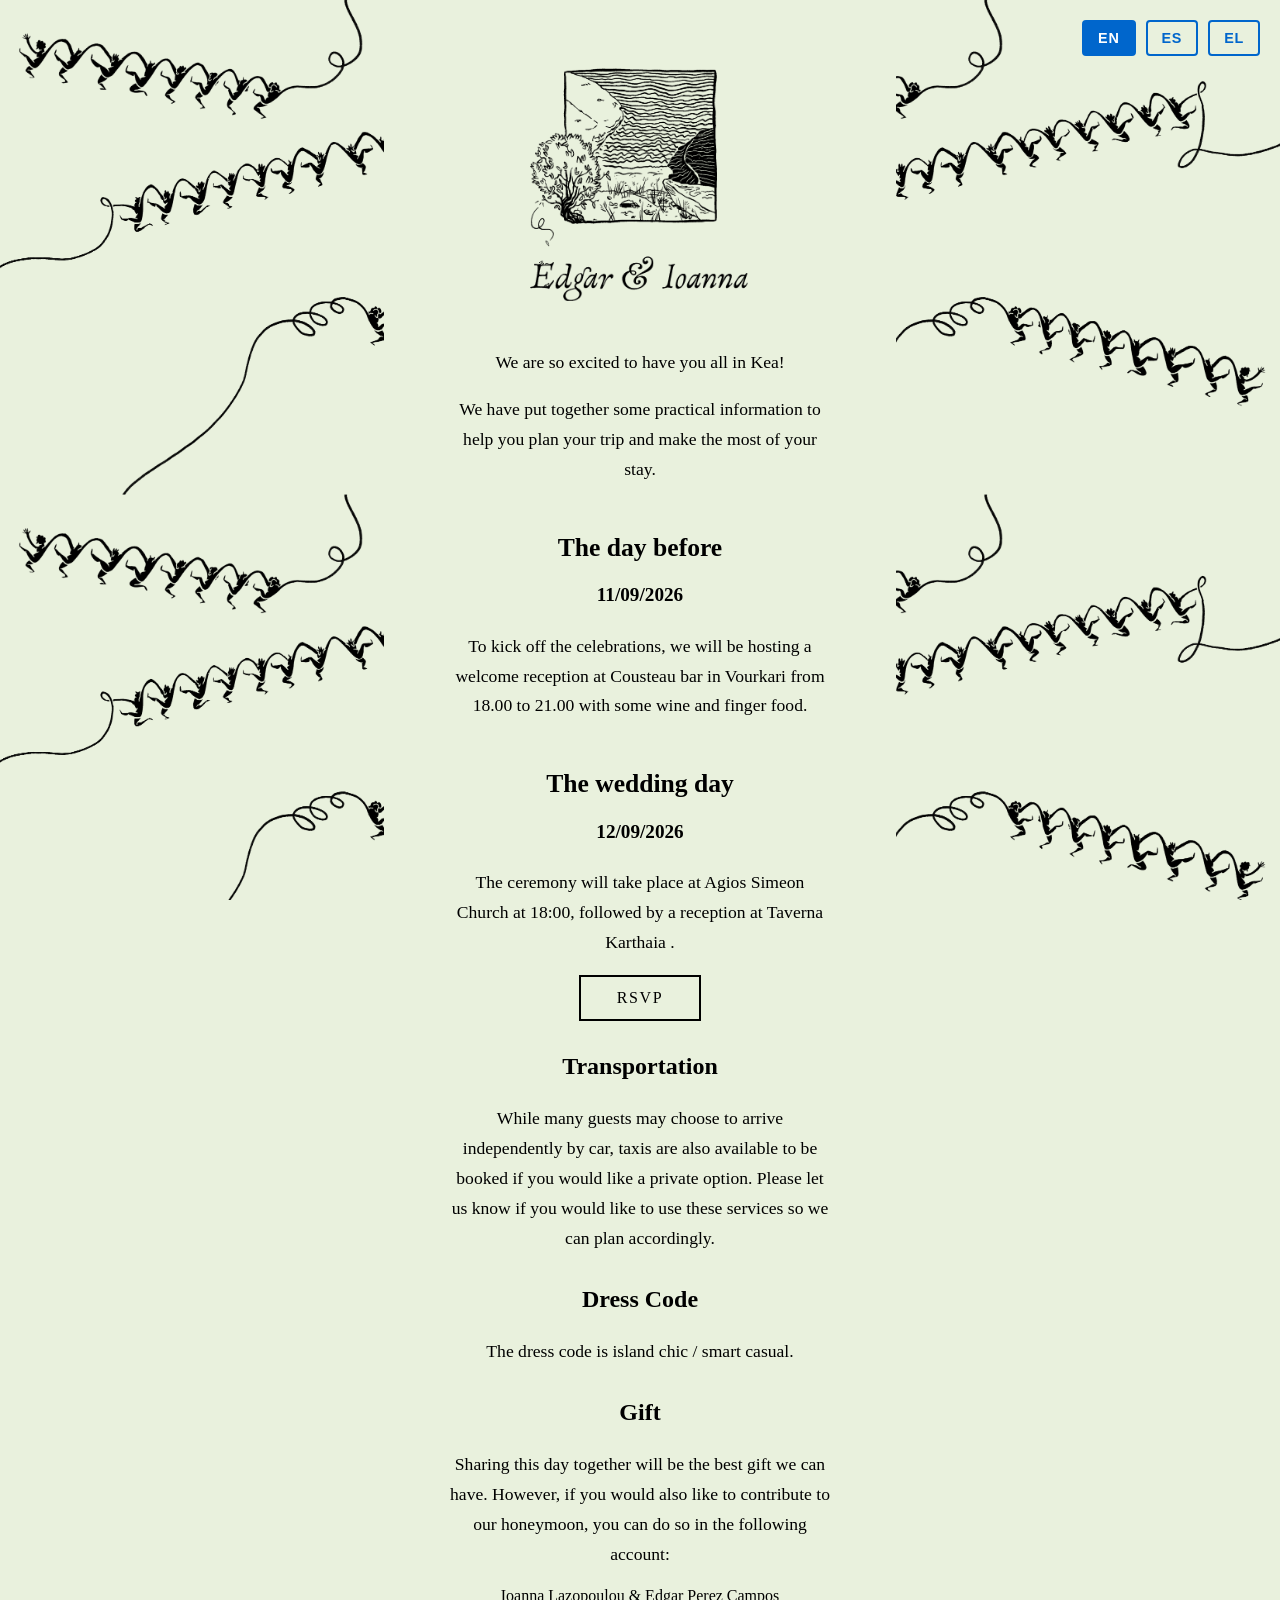
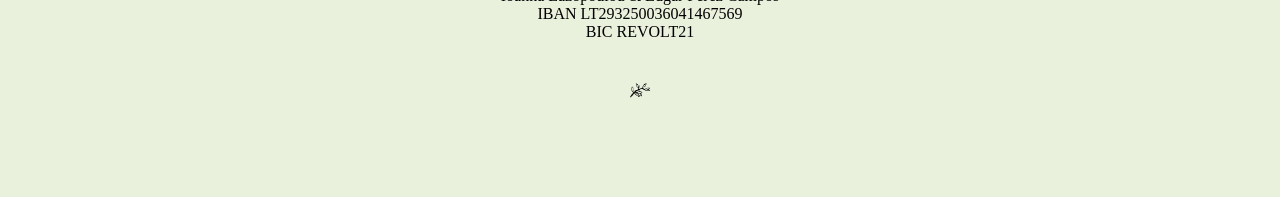
==== index.html @ 282b165d "Actualizacion formato" ====
<!DOCTYPE html>
<html lang="en">
<head>
    <meta charset="UTF-8">
    <meta name="viewport" content="width=device-width, initial-scale=1.0">
    <title>Edgar & Ioanna</title>

    <link rel="stylesheet" href="styles/style.css">
    <script src="js/translations.js"></script>
    <script defer>
window.addEventListener("scroll", function () {

    const scrollPosition = window.scrollY + window.innerHeight;
    const pageHeight = document.documentElement.scrollHeight;

    const button = document.querySelector(".popup-button");

    if (scrollPosition >= pageHeight - 10) {
        button.classList.add("show");
    } else {
        button.classList.remove("show");
    }

});
    </script>
</head>
<body>
    <div class="lang-switcher">
        <button class="lang-btn active" data-lang="en" onclick="setLanguage('en')">EN</button>
        <button class="lang-btn" data-lang="es" onclick="setLanguage('es')">ES</button>
        <button class="lang-btn" data-lang="el" onclick="setLanguage('el')">EL</button>
    </div>

    <header class="mobile-header">
        <img src="assets/banner.png" alt="Banner">
    </header>

    <main class="container">
        <section class="hero">

            <img src="assets/header.png" alt="Header Image" class="header-image">

            <p data-i18n="excitedMessage">We are so excited to have you all in Kea! 
            <br><br>
            </p>
            <p data-i18n="practicalInfo">We have put together some practical information to help you plan your trip and make the most of your stay.
            </p>
            <div class="title-row">
                <h2 data-i18n="theDayBefore">The day before</h2>
                <h4 class="date">11/09/2026</h4>
            </div>
            <p>
                <span data-i18n="welcomeReceptionBefore">To kick off the celebrations, we will be hosting a welcome reception at</span>
                <a href="https://maps.app.goo.gl/KAAcCJfEGHhrzFNV6" target="_blank">Cousteau bar</a>
                <span data-i18n="welcomeReceptionAfter">in Vourkari from 18.00 to 21.00 with some wine and finger food.</span>
            </p>
            <div class="title-row">
                <h2 data-i18n="theWeddingDay">The wedding day</h2>
                <h4 class="date">12/09/2026</h4>
            </div>
            <p>
                <span data-i18n="ceremonyBefore">The ceremony will take place at</span>
                <a href="https://maps.app.goo.gl/FJZuu7cGDLbFJPAe7" target="_blank">Agios Simeon Church</a>
                <span data-i18n="ceremonyMiddle">at 18:00, followed by a reception at</span>
                <a href="https://maps.app.goo.gl/28tjYnQZ8JRuFXi78" target="_blank">Taverna Karthaia</a>
                <span data-i18n="ceremonyAfter">.</span>
            </p>

            <div class="button-container">
                <a href="https://forms.gle/uqE9yWULnbHLfWgb8" class="rsvp-button" data-i18n="rsvp" target="_blank">RSVP</a>
            </div>

            <h3 data-i18n="transportation">Transportation</h3>
            <p data-i18n="transportationDesc">
                While many guests may choose to arrive independently by car, taxis are also available to be booked if you would like a private option. Please let us know if you would like to use these services so we can plan accordingly.
            </p>
            <h3 data-i18n="dressCode">Dress Code</h3>
            <p data-i18n="dressCodeDesc">
                The dress code is island chic / smart casual.
            </p>
            <h3 data-i18n="gift">Gift</h3>
            <p data-i18n="giftDesc">
                Sharing this day together will be the best gift we can have. However, if you would also like to contribute to our honeymoon, you can do so in the following account:
                <br>
                <div class="wedding-gift">
                <span data-i18n="giftNames">Ioanna Lazopoulou & Edgar Perez Campos</span>
                <br>
                <span data-i18n="giftIban">IBAN LT293250036041467569</span>
                <br>
                <span data-i18n="giftBic">BIC REVOLT21</span>
                </div>
            </p>

            <img src="assets/footer.png" alt="Footer Image" class="footer-image">
        </section>

        <div class="popup-button">
            <a href="practical.html" data-i18n="planYourTrip">
                Plan your trip!
            </a>
        </div>
    </main>
    <div class="page-overlay"></div>
</body>
</html>
---- styles/style.css ----
:root {
    --main-color:#06c;
    --background-color:rgb(233, 241, 221);
}

body {
    background: var(--background-color);
    font-family: "Georgia", "Times New Roman", Times, serif;
    margin: 0;
}

a {
    color: black;
    text-decoration: none;
}

a:hover {
    text-decoration: underline;
    text-decoration-style: wavy;
}


.container {
    display: grid;
    grid-template-columns: 30% 40% 30%;
    min-height: 100vh;
    width: 100%;
    text-align: center;
}

.mobile-header {
    display: none;
}

.header-image {
    width: 70%;
    height: auto;
    display: block;
    margin: 0 auto 2rem auto;
}

.footer-image {
    width: 30%;
    height: auto;
    display: block;
    margin: 0 auto 2rem auto;
}

.hero {
    grid-column: 2;
    background-color: var(--background-color);
    padding: 5vh 5vw;
}

.hero h1 {
    font-size: 3rem;
}

p {
  font-size: 1.1rem;
}

.hero p,
.info-section p {
    text-align: center;
    line-height: 1.7;
}

.info-section {
    margin-bottom: 2.5rem;
}

.info-section ul {
    display: inline-block;
    text-align: left;
    line-height: 1.7;
    margin: 0 auto;
}

.island-grid {
    display: grid;
    grid-template-columns: minmax(90px, auto) 1fr;
    gap: 0.6rem 1.25rem;
    text-align: left;
    width: 100%;
    max-width: 720px;
    margin: 0 auto;
    align-items: start;
}

.island-name {
    font-weight: bold;
    white-space: nowrap;
    font-size: 1rem;
    line-height: 1.6;
}

.island-grid > span:last-child,
.island-grid > span:nth-child(2n) {
    font-size: 1rem;
    line-height: 1.6;
}


.popup-button {
    position: fixed;
    bottom: 30px;
    left: 50%;
    transform: translateX(-50%) scale(0.8);
    opacity: 0;
    pointer-events: none;

    transition: 0.3s ease;

    display: inline-block;
    padding: 14px 32px;
    border-radius: 0; /* keeps it sharp */

    border: 2px solid;
    background: transparent;
    text-decoration: none;
    letter-spacing: 0.1em;
    text-transform: uppercase;

}

/* when visible */
.popup-button.show {
    opacity: 1;
    transform: translateX(-50%) scale(1);
    pointer-events: auto;
}

.title-row {
    display: block;
    gap: 1rem;
    width: 100%;
    margin-top: 3rem;
    margin-bottom: 1rem;
}

.hero h2 {
    font-size: 1.6rem;
}

.hero h3 {
    font-size: 1.5rem;
    margin-top: 2rem;
}

.title {
    flex: 1;
    margin: 0;
}

.date {
    flex-shrink: 0;
    margin-top: 0;
    white-space: nowrap;
    padding-top: 0;
    font-size: 1.2rem;
    
}

.wedding-gift {
    display: block;
    gap: 1rem;
    width: 100%;
    margin-bottom: 1rem;
}

.remark-left-border {
    border-left: 2px solid #000000;
    padding-left: 15px;
    margin: 20px 0;
    font-style: italic;
    color: #000000;
}

.remark-box {
    border: 1px solid #000000;
    padding: 20px;
    margin: 25px 0;
    border-radius: 4px;
    background-color: rgba(0, 0, 0, 0.02);
}

.remark-box h4 {
    margin-top: 0;
    margin-bottom: 10px;
    font-family: inherit;
    font-weight: bold;
    color: #000000;
}

.page-overlay {
    position: fixed;
    inset: 0;

    background-color:  var(--background-color);
    background-image: url("../assets/senyors.png");
    background-size: 50%;   /* smaller image */
    opacity: 1;

    pointer-events: none;
    z-index: -1;
}

.rsvp-button {
    display: inline-block;
    padding: 12px 36px;
    border: 2px solid;
    background: transparent;
    text-decoration: none;
    letter-spacing: 0.1em;
    text-transform: uppercase;
    transition: all 0.3s ease;
}

/* Language Switcher */
.lang-switcher {
    position: fixed;
    top: 20px;
    right: 20px;
    display: flex;
    gap: 10px;
    z-index: 1000;
}

.lang-btn {
    padding: 8px 14px;
    border: 2px solid var(--main-color);
    background: transparent;
    color: var(--main-color);
    cursor: pointer;
    font-size: 0.9rem;
    font-weight: bold;
    letter-spacing: 0.05em;
    transition: all 0.3s ease;
    border-radius: 4px;
}

.lang-btn:hover {
    background-color: var(--main-color);
    color: white;
}

.lang-btn.active {
    background-color: var(--main-color);
    color: white;
}



@media (orientation: portrait) {

    .mobile-header {
        background-color: var(--background-color);
        display: block;
        height: 8vh;
        text-align: center;
    }

    .mobile-header img {
        width: 100%;
        height: auto;
        display: block;
    }
    .container {
        grid-template-columns: 1fr;
    }
    .hero {
       grid-column: 1;
       padding: 3vh 5vw;

    }

    .header-image {
        width: 70%;
    }

    .footer-image {
        width: 60%;
    }

    .lang-switcher {
        top: 10px;
        right: 10px;
        gap: 5px;
    }

    .lang-btn {
        padding: 6px 10px;
        font-size: 0.8rem;
    }
}
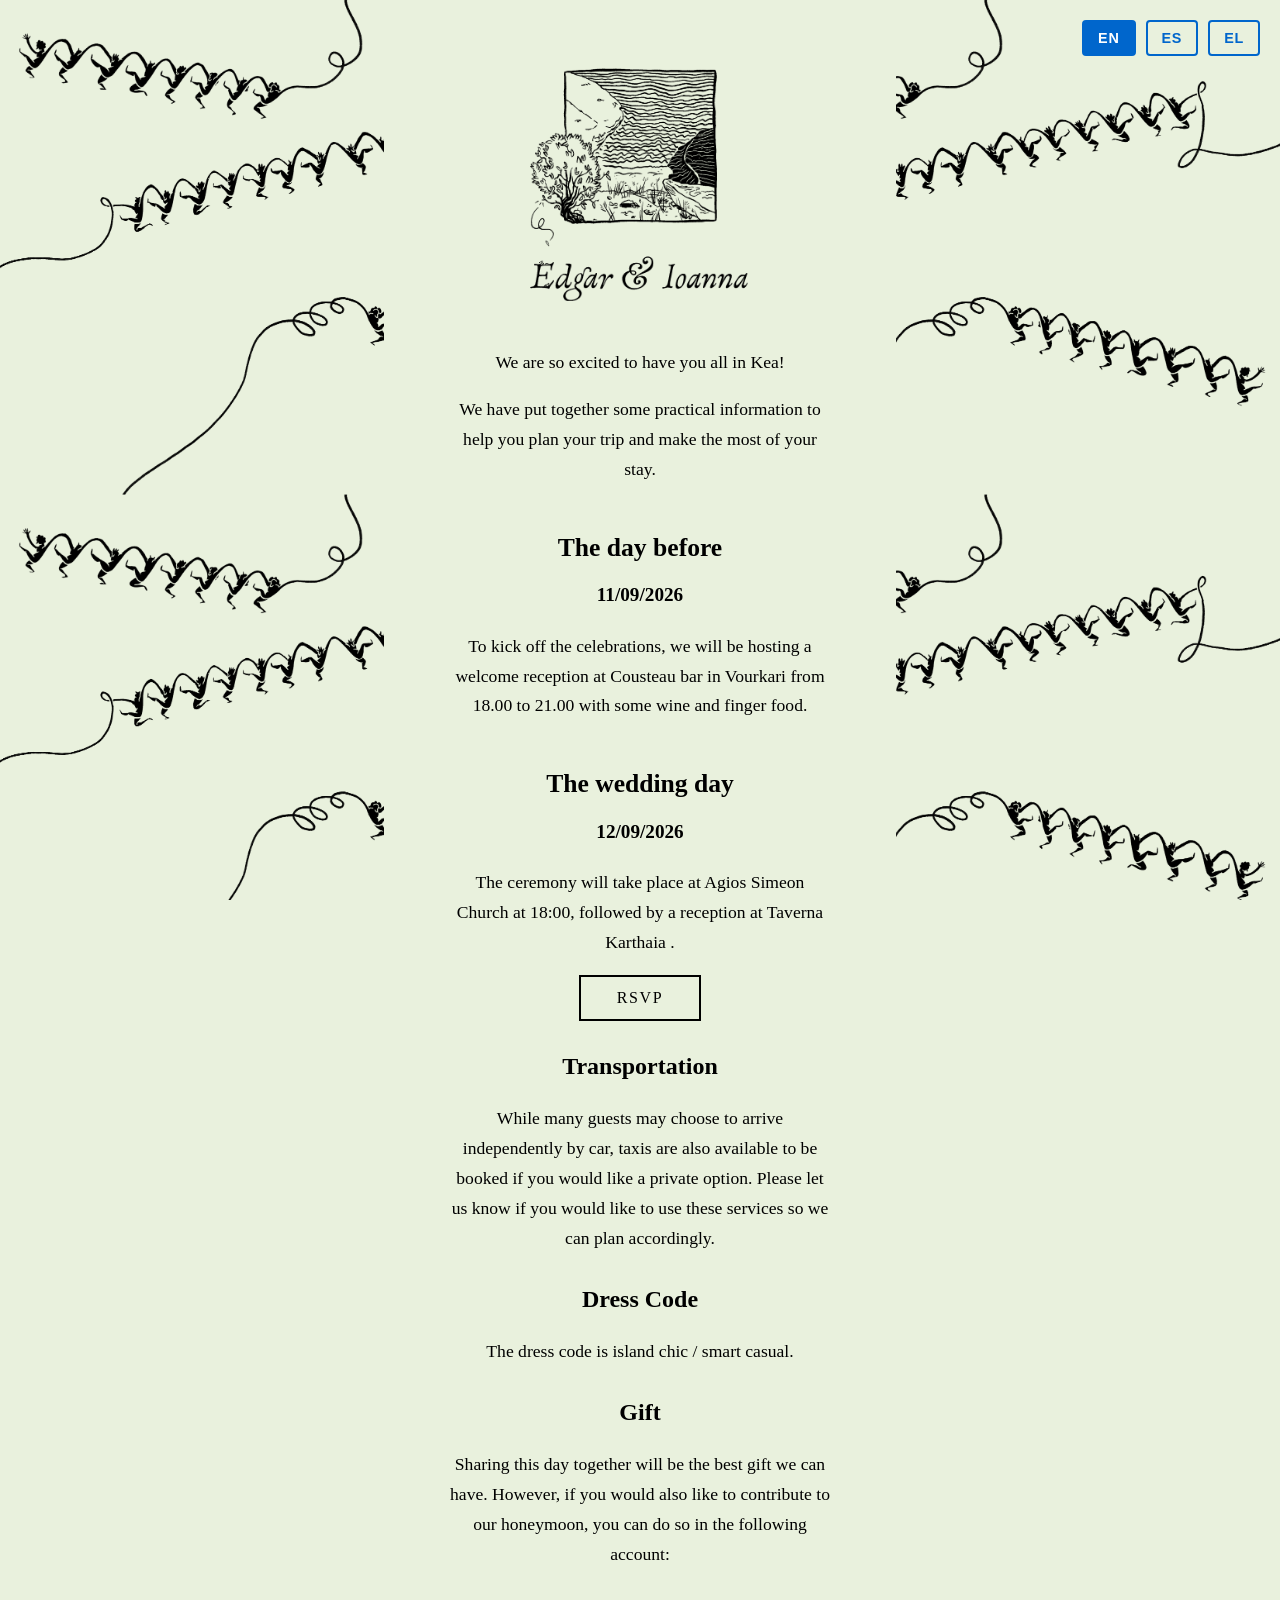
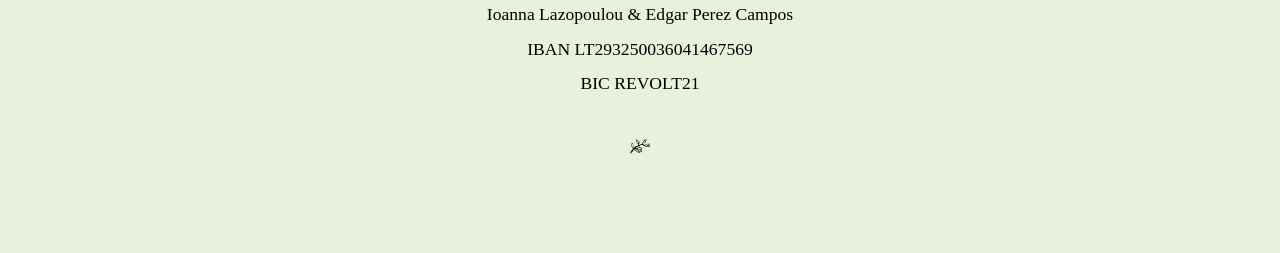
==== commit 635c8051: "minor updates" ====
--- a/index.html
+++ b/index.html
@@ -81,15 +81,12 @@
             <h3 data-i18n="gift">Gift</h3>
             <p data-i18n="giftDesc">
                 Sharing this day together will be the best gift we can have. However, if you would also like to contribute to our honeymoon, you can do so in the following account:
-                <br>
-                <div class="wedding-gift">
-                <span data-i18n="giftNames">Ioanna Lazopoulou & Edgar Perez Campos</span>
-                <br>
-                <span data-i18n="giftIban">IBAN LT293250036041467569</span>
-                <br>
-                <span data-i18n="giftBic">BIC REVOLT21</span>
-                </div>
             </p>
+            <div class="wedding-gift">
+                <p><span data-i18n="giftNames">Ioanna Lazopoulou & Edgar Perez Campos</span></p>
+                <p><span data-i18n="giftIban">IBAN LT293250036041467569</span></p>
+                <p><span data-i18n="giftBic">BIC REVOLT21</span></p>
+            </div>
 
             <img src="assets/footer.png" alt="Footer Image" class="footer-image">
         </section>
--- a/styles/style.css
+++ b/styles/style.css
@@ -164,9 +164,15 @@
 
 .wedding-gift {
     display: block;
-    gap: 1rem;
     width: 100%;
-    margin-bottom: 1rem;
+    margin: 0 0 1rem 0;
+    padding-top: 0.5rem;
+}
+
+.wedding-gift p {
+    margin: 0.3rem 0;
+    font-size: 1.1rem;
+    line-height: 1.7;
 }
 
 .remark-left-border {
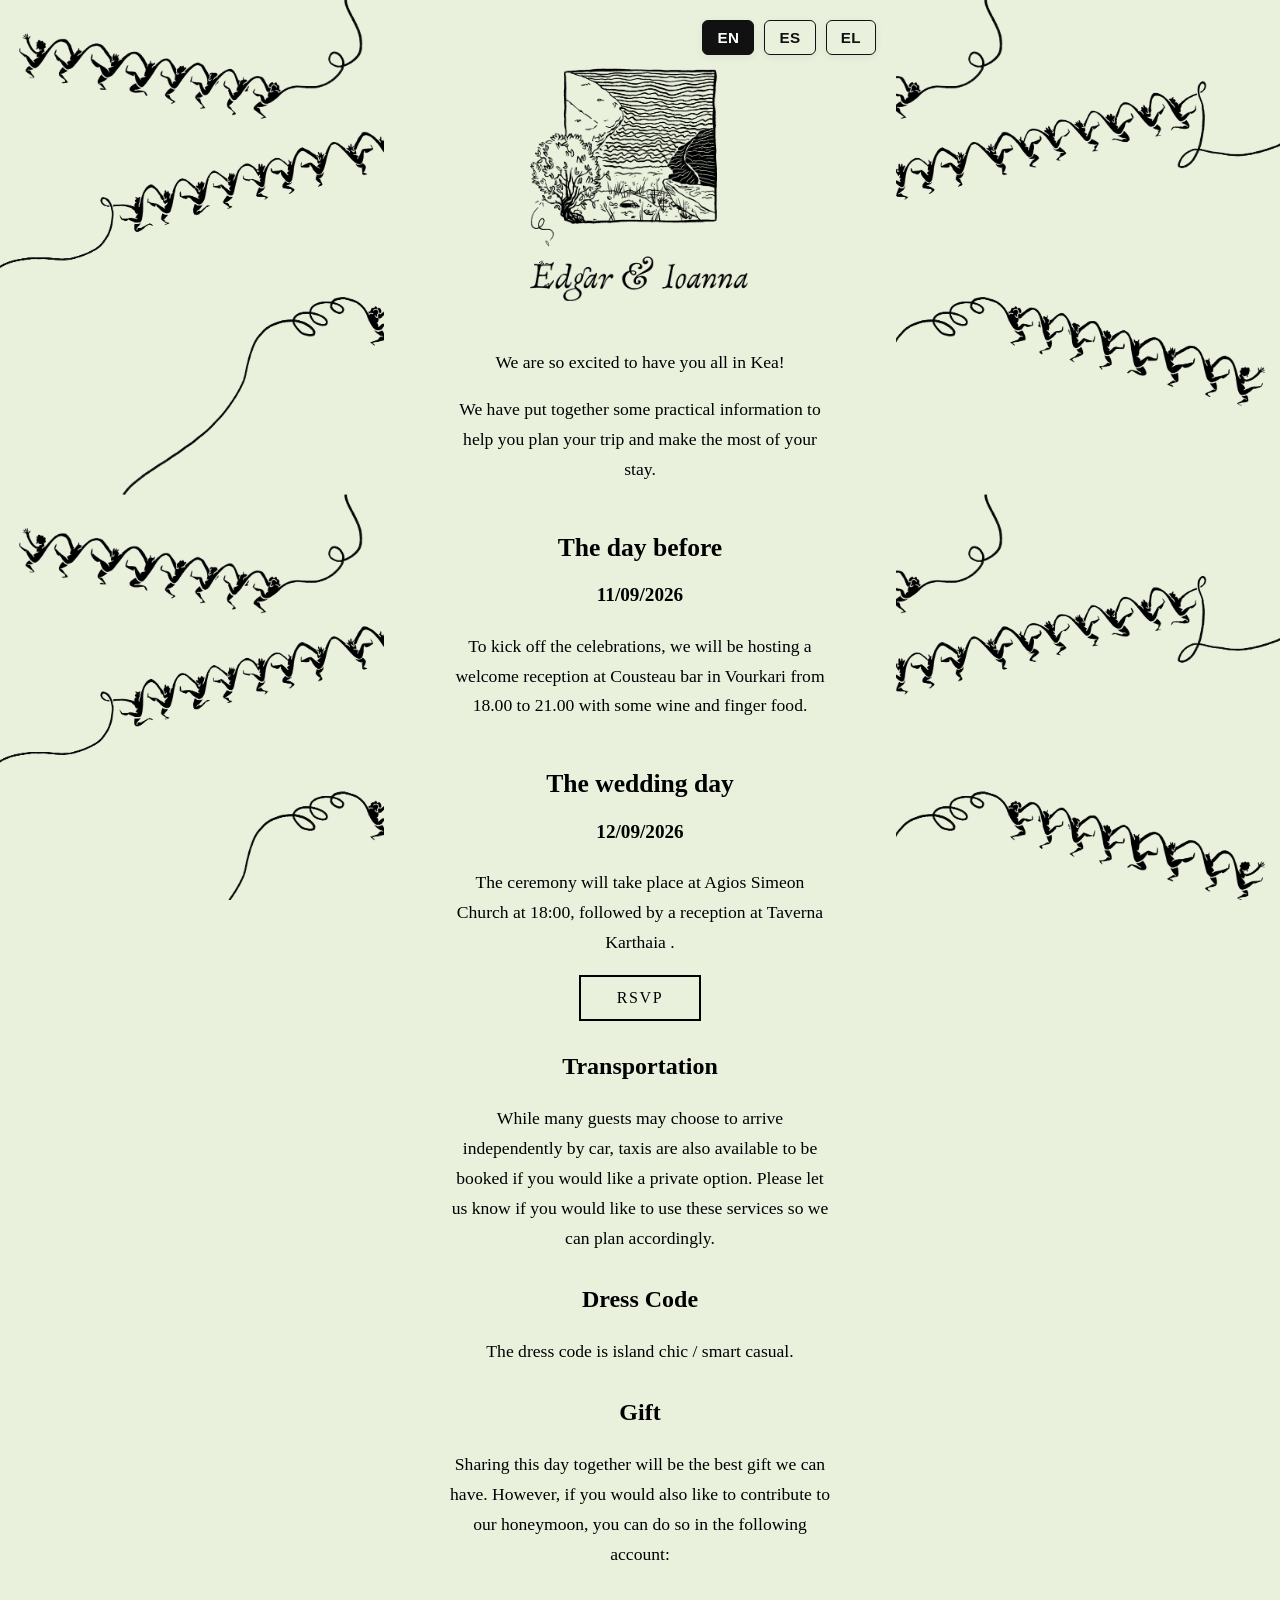
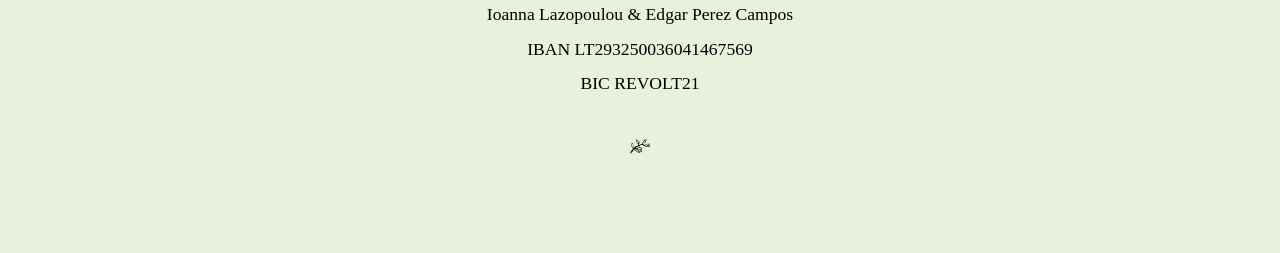
==== commit d20104ea: "Mobile fitting" ====
--- a/index.html
+++ b/index.html
@@ -25,18 +25,17 @@
     </script>
 </head>
 <body>
-    <div class="lang-switcher">
-        <button class="lang-btn active" data-lang="en" onclick="setLanguage('en')">EN</button>
-        <button class="lang-btn" data-lang="es" onclick="setLanguage('es')">ES</button>
-        <button class="lang-btn" data-lang="el" onclick="setLanguage('el')">EL</button>
-    </div>
-
     <header class="mobile-header">
         <img src="assets/banner.png" alt="Banner">
     </header>
 
     <main class="container">
         <section class="hero">
+            <div class="lang-switcher">
+                <button class="lang-btn active" data-lang="en" onclick="setLanguage('en')">EN</button>
+                <button class="lang-btn" data-lang="es" onclick="setLanguage('es')">ES</button>
+                <button class="lang-btn" data-lang="el" onclick="setLanguage('el')">EL</button>
+            </div>
 
             <img src="assets/header.png" alt="Header Image" class="header-image">
 
--- a/styles/style.css
+++ b/styles/style.css
@@ -224,36 +224,55 @@
 }
 
 /* Language Switcher */
+.hero {
+    position: relative;
+}
+
 .lang-switcher {
-    position: fixed;
+    position: absolute;
     top: 20px;
     right: 20px;
     display: flex;
     gap: 10px;
-    z-index: 1000;
+    z-index: 10;
+    flex-wrap: wrap;
 }
 
 .lang-btn {
     padding: 8px 14px;
-    border: 2px solid var(--main-color);
+    border: 1px solid #111111;
     background: transparent;
-    color: var(--main-color);
+    color: #111111;
     cursor: pointer;
-    font-size: 0.9rem;
-    font-weight: bold;
-    letter-spacing: 0.05em;
-    transition: all 0.3s ease;
-    border-radius: 4px;
-}
-
-.lang-btn:hover {
-    background-color: var(--main-color);
+    font-size: 0.95rem;
+    font-weight: 600;
+    letter-spacing: 0.03em;
+    transition: all 0.25s ease;
+    border-radius: 6px;
+    min-width: 46px;
+    box-shadow: 0 2px 8px rgba(0, 0, 0, 0.06);
+}
+
+.lang-btn:hover,
+.lang-btn.active {
+    background-color: #111111;
     color: white;
-}
-
-.lang-btn.active {
-    background-color: var(--main-color);
-    color: white;
+    border-color: #111111;
+}
+
+@media (max-width: 720px) {
+    .lang-switcher {
+        position: static;
+        width: 100%;
+        justify-content: center;
+        margin: 0 0 1rem;
+        padding: 0 0 10px;
+    }
+
+    .lang-btn {
+        flex: 1 1 30%;
+        max-width: 90px;
+    }
 }
 
 
@@ -300,3 +319,31 @@
         font-size: 0.8rem;
     }
 }
+
+@media (max-width: 768px) {
+    /* 1. Force the main container to take up the full phone width */
+    main, .container {
+        width: 90% !important;
+        padding: 10px;
+        margin: 0 auto;
+    }
+
+    /* 2. Stack any multi-column layouts into a clean vertical list */
+    .row, .flex-container {
+        flex-direction: column;
+    }
+
+    /* 3. Scale down overly large headings so they don't wrap awkwardly */
+    h1 {
+        font-size: 2rem !important;
+    }
+    h2 {
+        font-size: 1.6rem !important;
+    }
+
+    /* 4. Ensure images don't spill off the edge of the glass */
+    img {
+        max-width: 100%;
+        height: auto;
+    }
+}
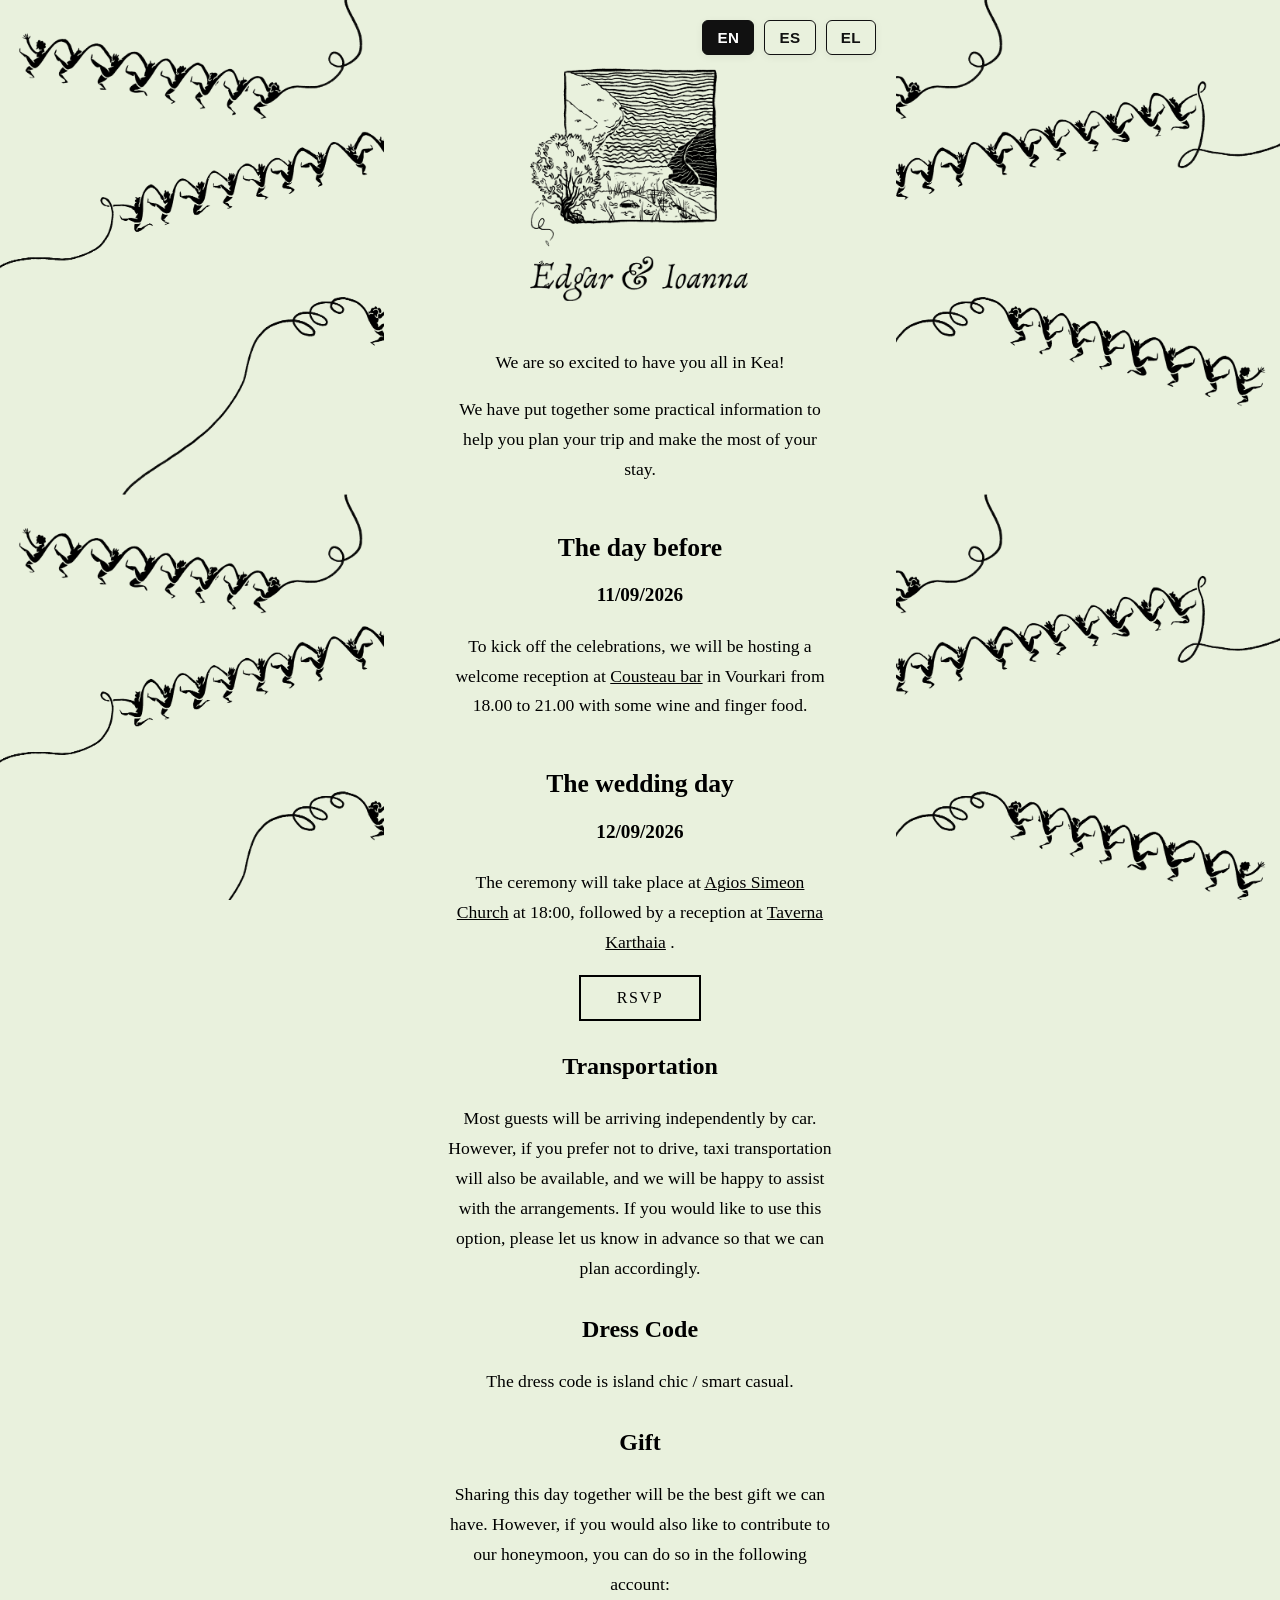
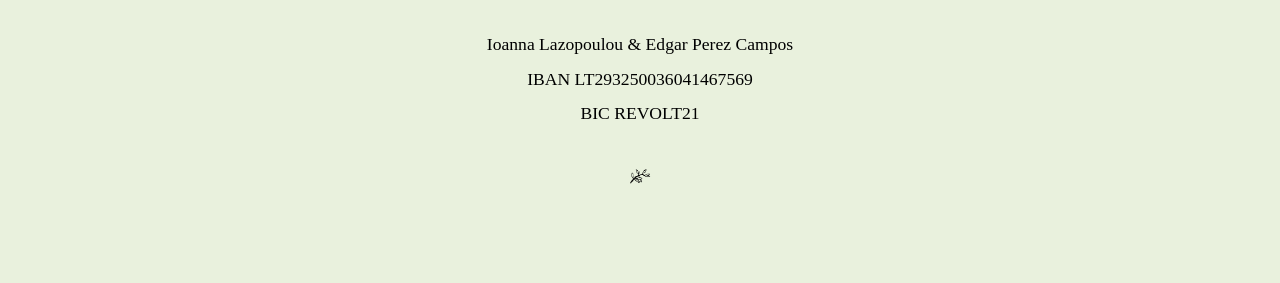
==== commit 0359c8ac: "Update transportation description in English, Spanish, and Greek to reflect that taxi transportation" ====
--- a/index.html
+++ b/index.html
@@ -71,7 +71,7 @@
 
             <h3 data-i18n="transportation">Transportation</h3>
             <p data-i18n="transportationDesc">
-                While many guests may choose to arrive independently by car, taxis are also available to be booked if you would like a private option. Please let us know if you would like to use these services so we can plan accordingly.
+                Most guests will be arriving independently by car. However, if you prefer not to drive, taxi transportation will also be available, and we will be happy to assist with the arrangements. If you would like to use this option, please let us know in advance so that we can plan accordingly.
             </p>
             <h3 data-i18n="dressCode">Dress Code</h3>
             <p data-i18n="dressCodeDesc">
--- a/styles/style.css
+++ b/styles/style.css
@@ -11,7 +11,8 @@
 
 a {
     color: black;
-    text-decoration: none;
+    text-decoration: underline;
+    text-decoration-thickness: 1px;
 }
 
 a:hover {
@@ -75,6 +76,12 @@
     text-align: left;
     line-height: 1.7;
     margin: 0 auto;
+}
+
+.info-section ul li {
+    font-family: inherit;
+    font-size: 1.1rem;
+    line-height: 1.7;
 }
 
 .island-grid {
@@ -89,16 +96,18 @@
 }
 
 .island-name {
-    font-weight: bold;
+    font-family: inherit;
+    font-weight: 700;
     white-space: nowrap;
-    font-size: 1rem;
-    line-height: 1.6;
+    font-size: 1.1rem;
+    line-height: 1.7;
 }
 
 .island-grid > span:last-child,
 .island-grid > span:nth-child(2n) {
-    font-size: 1rem;
-    line-height: 1.6;
+    font-family: inherit;
+    font-size: 1.1rem;
+    line-height: 1.7;
 }
 
 
@@ -189,6 +198,18 @@
     margin: 25px 0;
     border-radius: 4px;
     background-color: rgba(0, 0, 0, 0.02);
+    text-align: left;
+    font-family: inherit;
+    font-size: 1.15rem;
+    line-height: 1.7;
+}
+
+.remark-box-title {
+    font-style: italic;
+    font-size: 1.15rem;
+    line-height: 1.6;
+    margin-bottom: 0.85rem;
+    color: #000000;
 }
 
 .remark-box h4 {
@@ -328,6 +349,11 @@
         margin: 0 auto;
     }
 
+    /* Hide side decoration overlays / repeating frames on mobile */
+    .page-overlay {
+        display: none !important;
+    }
+
     /* 2. Stack any multi-column layouts into a clean vertical list */
     .row, .flex-container {
         flex-direction: column;
@@ -346,4 +372,14 @@
         max-width: 100%;
         height: auto;
     }
-}+
+    /* Pushes the button box down cleanly only on mobile screens */
+    .footer-image {
+        margin-bottom: 50px !important;
+    }
+    
+    .popup-button {
+        margin-top: 40px !important;
+    }
+}
+
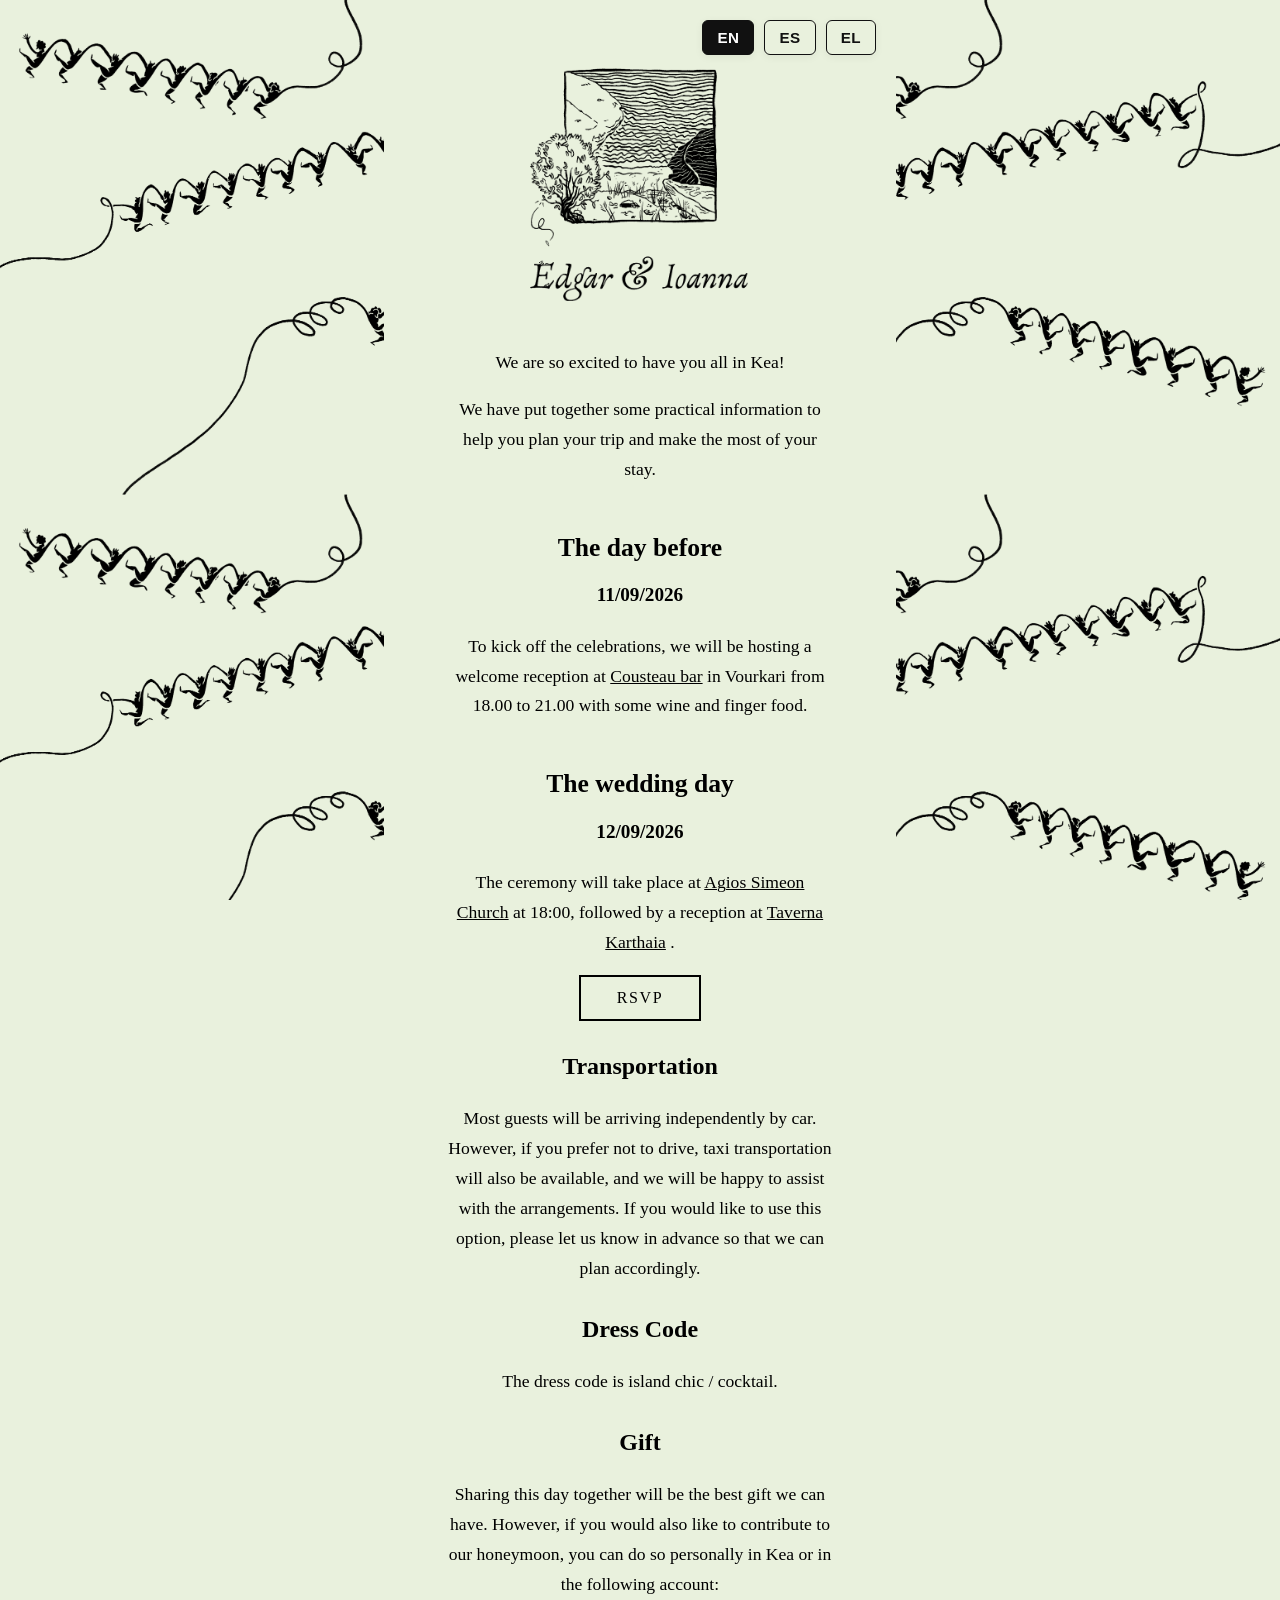
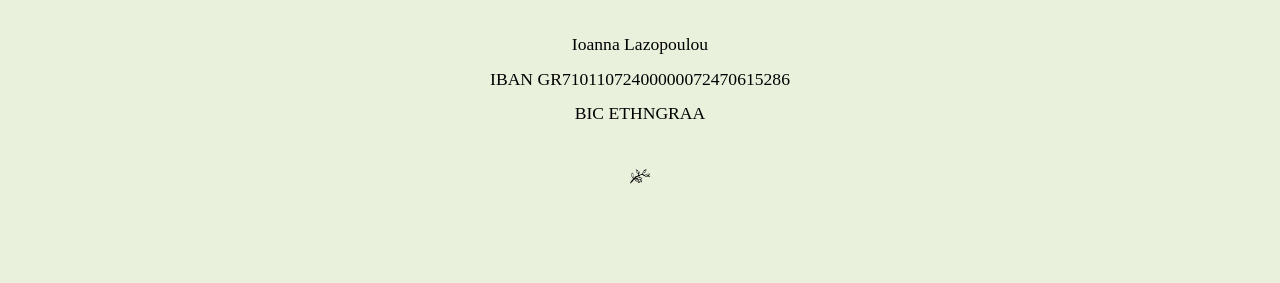
==== commit 74e6a11b: "Updated translations for the application to include new language support and fixed minor typos in th" ====
--- a/index.html
+++ b/index.html
@@ -75,11 +75,11 @@
             </p>
             <h3 data-i18n="dressCode">Dress Code</h3>
             <p data-i18n="dressCodeDesc">
-                The dress code is island chic / smart casual.
+                The dress code is island chic / cocktail.
             </p>
             <h3 data-i18n="gift">Gift</h3>
             <p data-i18n="giftDesc">
-                Sharing this day together will be the best gift we can have. However, if you would also like to contribute to our honeymoon, you can do so in the following account:
+                Sharing this day together will be the best gift we can have. However, if you would also like to contribute to our honeymoon, you can do so personally in Kea or in the following account:
             </p>
             <div class="wedding-gift">
                 <p><span data-i18n="giftNames">Ioanna Lazopoulou & Edgar Perez Campos</span></p>
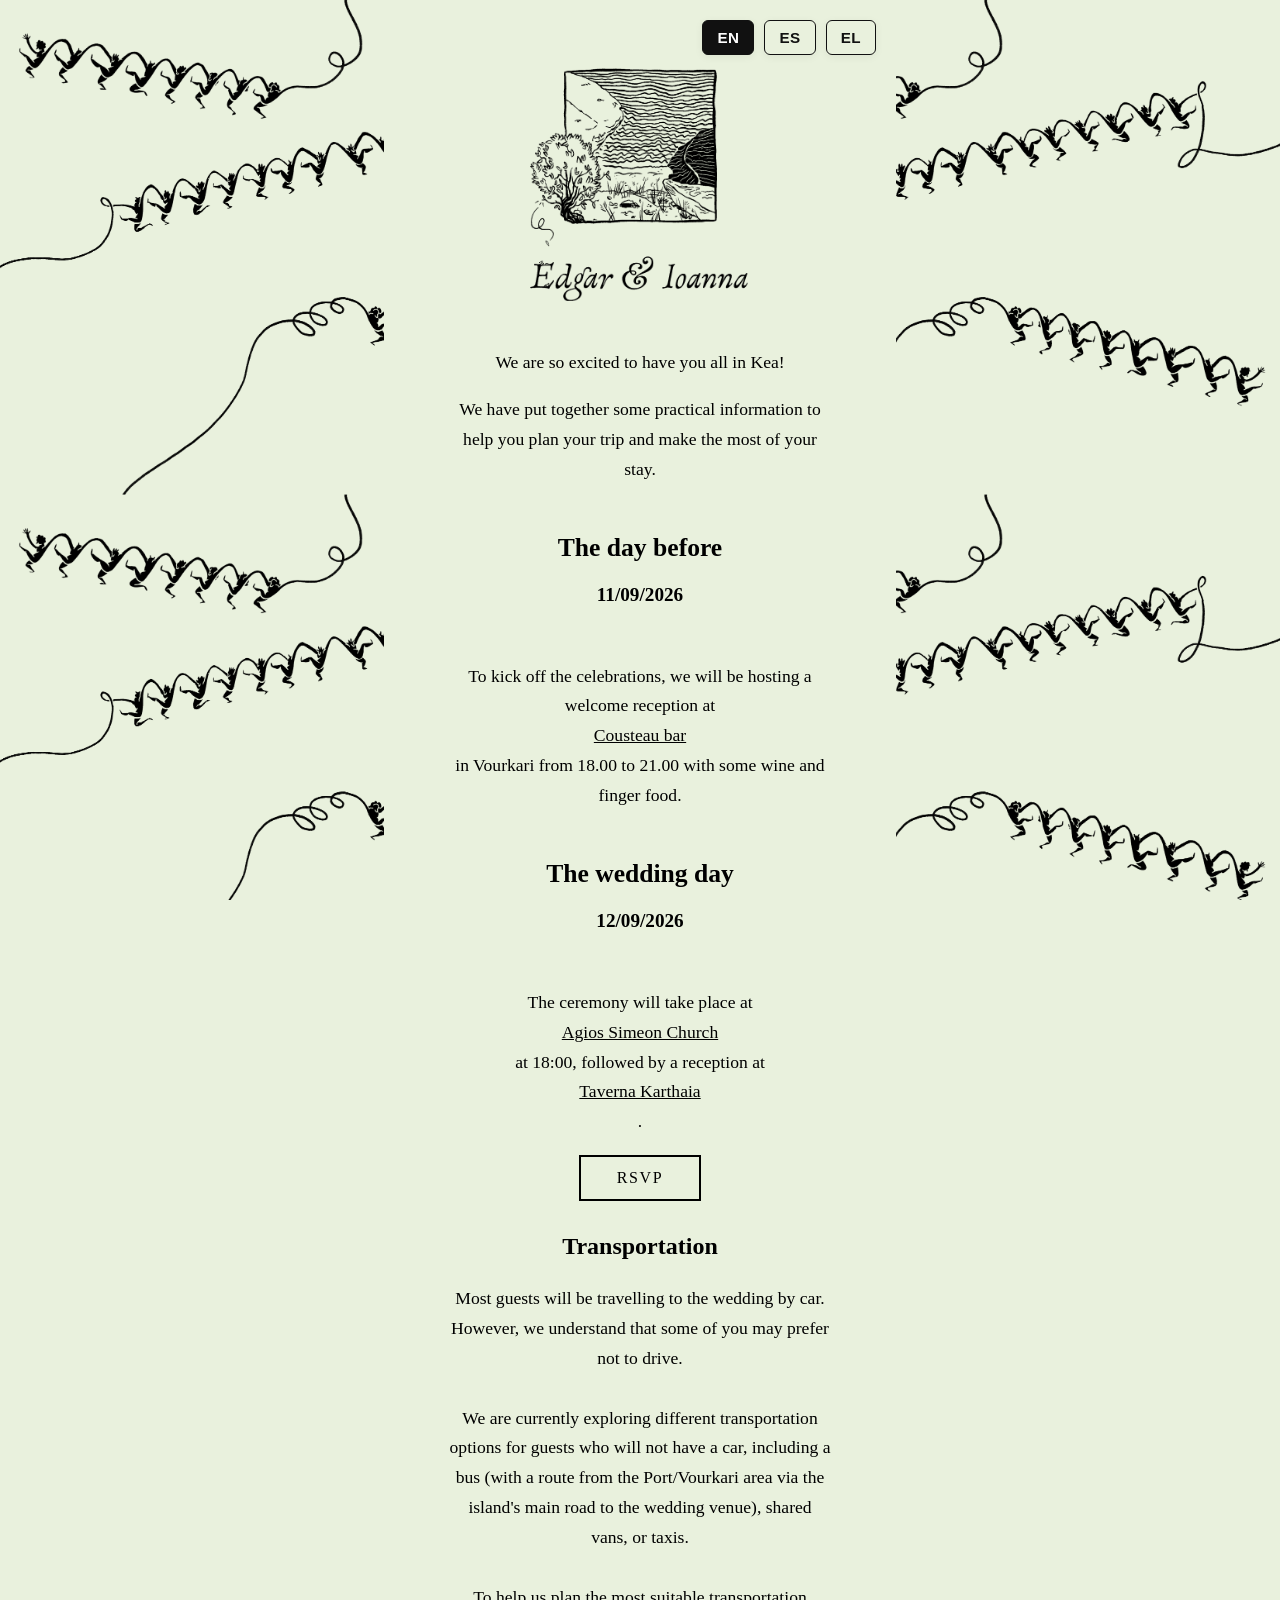
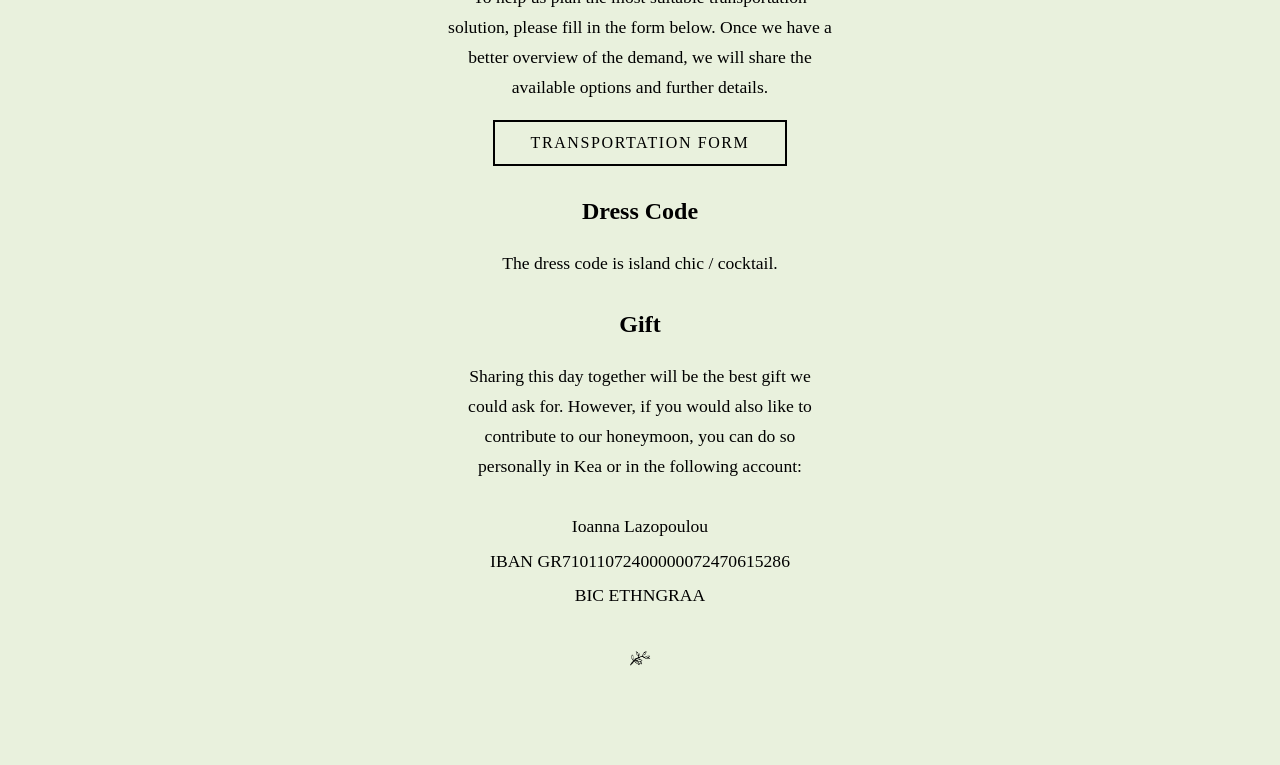
==== commit 44592da8: "Added transportation form" ====
--- a/index.html
+++ b/index.html
@@ -73,6 +73,9 @@
             <p data-i18n="transportationDesc">
                 Most guests will be arriving independently by car. However, if you prefer not to drive, taxi transportation will also be available, and we will be happy to assist with the arrangements. If you would like to use this option, please let us know in advance so that we can plan accordingly.
             </p>
+            <div class="button-container">
+                <a href="https://docs.google.com/forms/d/e/1FAIpQLScmYZkZPw9xO72o91vHZdVMyKRP7yaDZBZbxjWEN-qQ9mcN0A/viewform?usp=preview" class="rsvp-button" data-i18n="transportationForm" target="_blank">Transportation form</a>
+            </div>
             <h3 data-i18n="dressCode">Dress Code</h3>
             <p data-i18n="dressCodeDesc">
                 The dress code is island chic / cocktail.
--- a/styles/style.css
+++ b/styles/style.css
@@ -59,6 +59,7 @@
 
 p {
   font-size: 1.1rem;
+  white-space: pre-line;
 }
 
 .hero p,
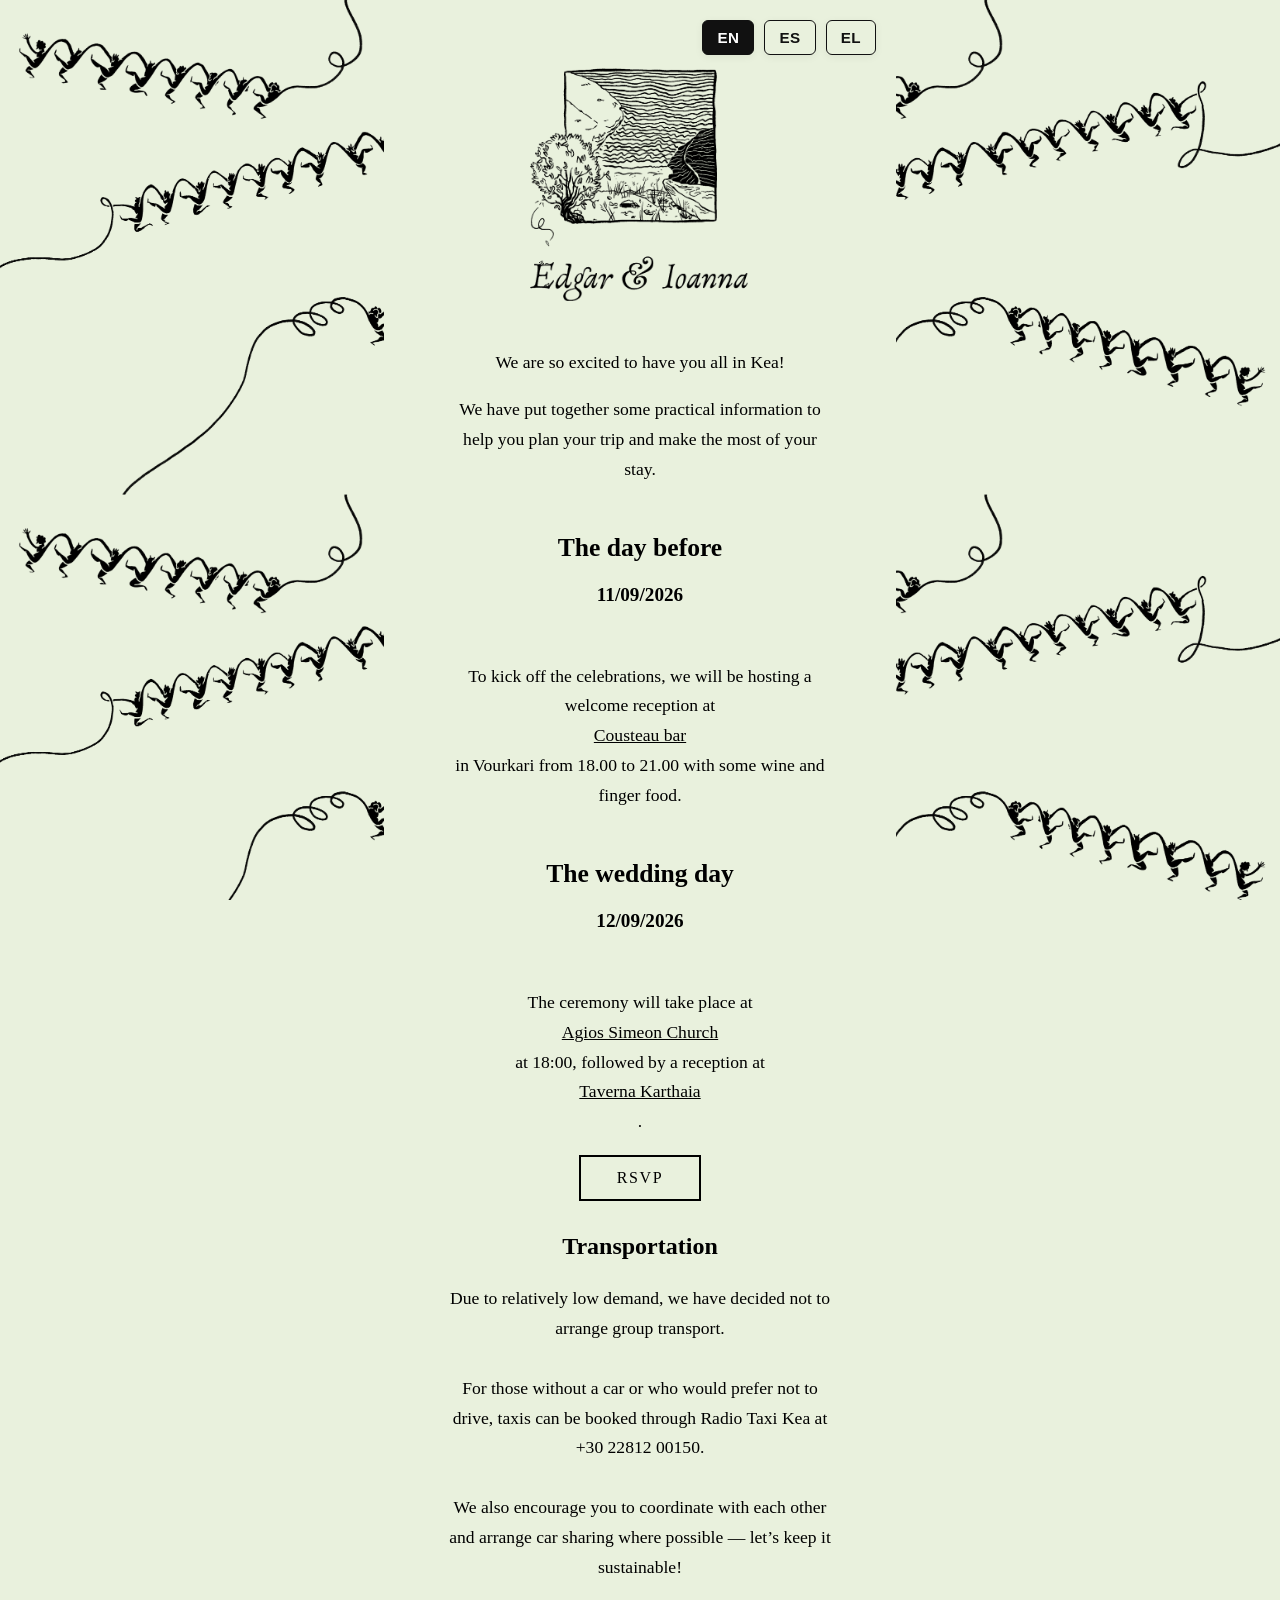
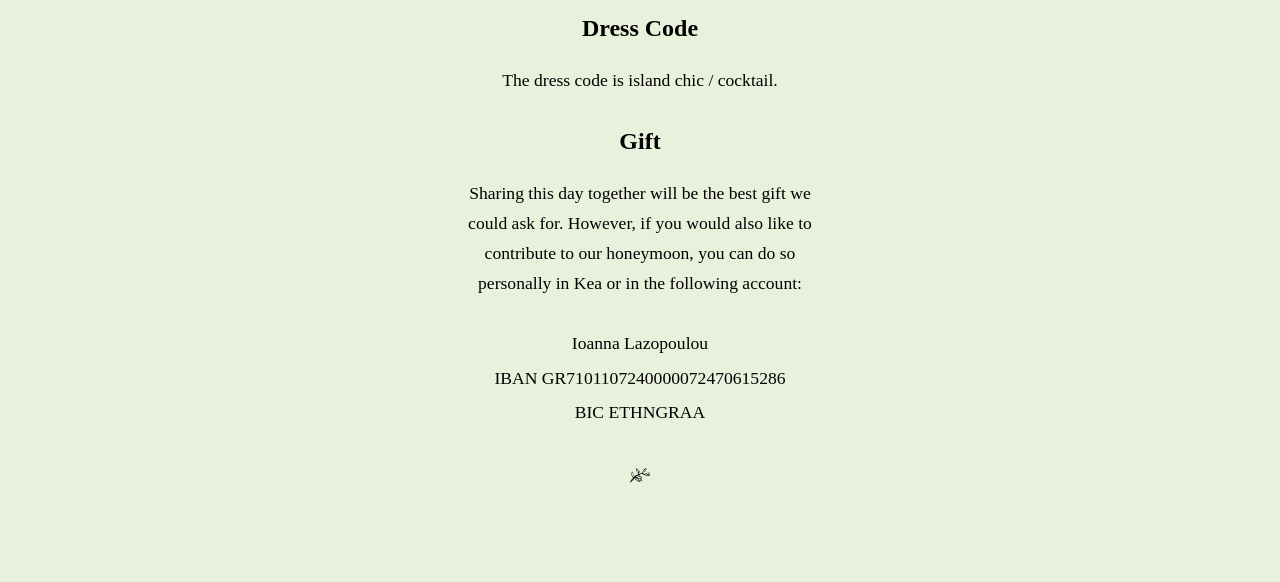
==== commit aee7b530: "Update transportation to include taxi" ====
--- a/index.html
+++ b/index.html
@@ -71,11 +71,12 @@
 
             <h3 data-i18n="transportation">Transportation</h3>
             <p data-i18n="transportationDesc">
-                Most guests will be arriving independently by car. However, if you prefer not to drive, taxi transportation will also be available, and we will be happy to assist with the arrangements. If you would like to use this option, please let us know in advance so that we can plan accordingly.
+                Due to relatively low demand, we have decided not to arrange group transport.
+
+                For those without a car or who would prefer not to drive, taxis can be booked through Radio Taxi Kea at +30 22812 00150.
+
+                We also encourage you to coordinate with each other and arrange car sharing where possible — let’s keep it sustainable!
             </p>
-            <div class="button-container">
-                <a href="https://docs.google.com/forms/d/e/1FAIpQLScmYZkZPw9xO72o91vHZdVMyKRP7yaDZBZbxjWEN-qQ9mcN0A/viewform?usp=preview" class="rsvp-button" data-i18n="transportationForm" target="_blank">Transportation form</a>
-            </div>
             <h3 data-i18n="dressCode">Dress Code</h3>
             <p data-i18n="dressCodeDesc">
                 The dress code is island chic / cocktail.
